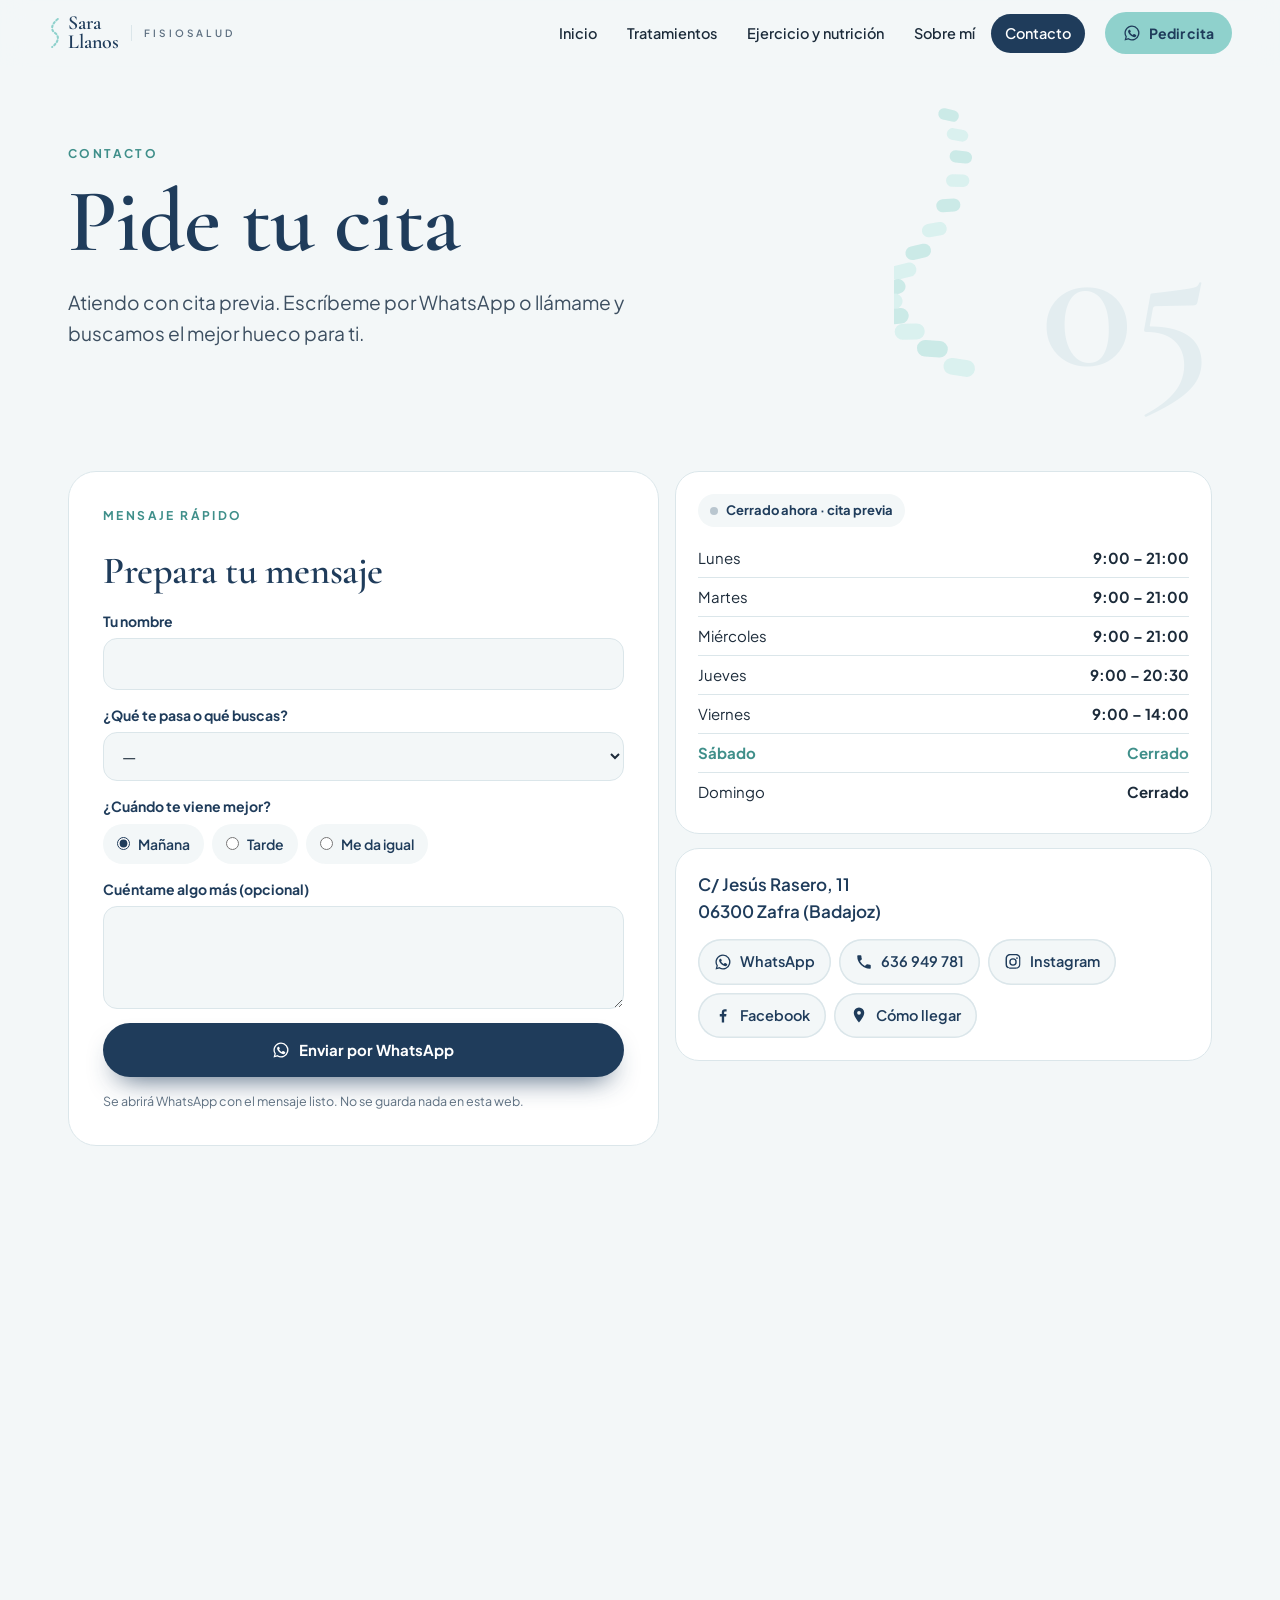
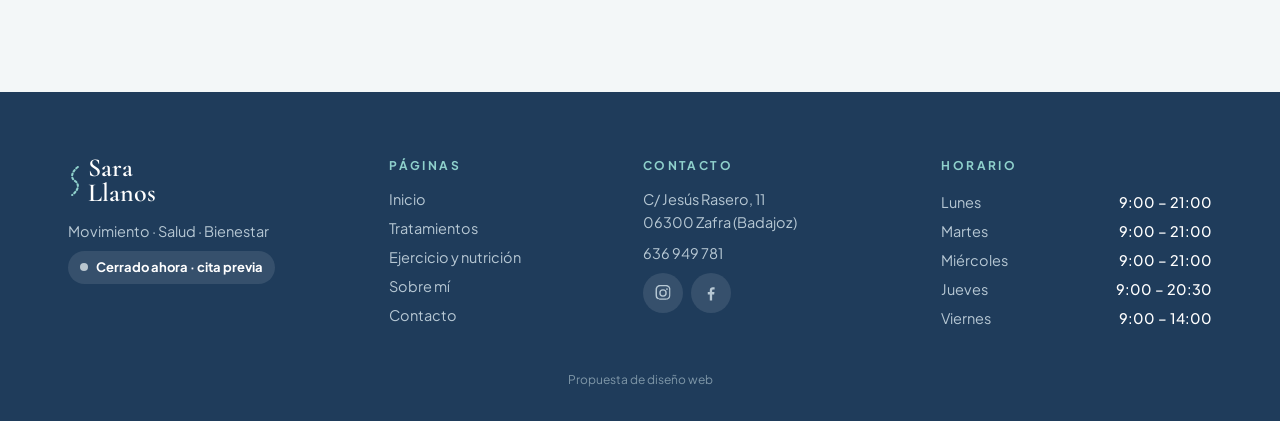
==== contacto.html @ abfbc1de "Web de prueba Fisiosalud Sara Llanos (Zafra) Co-Authored-By: Claude Opus 5.5 <noreply@anthropic.com>" ====
<!doctype html>
<html lang="es">
<head>
<meta charset="utf-8">
<meta name="viewport" content="width=device-width,initial-scale=1">
<title>Contacto · Fisiosalud Sara Llanos</title>
<meta name="description" content="Pide cita en Fisiosalud Sara Llanos, C/ Jesús Rasero 11, Zafra. Teléfono y WhatsApp 636 949 781.">
<meta name="theme-color" content="#f4f8f9">
<link rel="preconnect" href="https://fonts.googleapis.com"><link rel="preconnect" href="https://fonts.gstatic.com" crossorigin>
<link href="https://fonts.googleapis.com/css2?family=Cormorant+Garamond:ital,wght@0,500;0,600;1,500&family=Plus+Jakarta+Sans:wght@300..700&display=swap" rel="stylesheet">
<link rel="stylesheet" href="styles.css?v=1793373083">
</head>
<body><header class="top">
 <a class="brand" href="index.html?v=1793373083" aria-label="Fisiosalud Sara Llanos"><span class="logo"><svg viewBox="0 0 20 44" aria-hidden="true"><path d="M14 2C4 10 4 18 10 22s6 12-4 20"/></svg><span>Sara<br>Llanos</span></span><small>Fisiosalud</small></a>
 <nav class="nav"><a href="index.html?v=1793373083">Inicio</a><a href="tratamientos.html?v=1793373083">Tratamientos</a><a href="ejercicio.html?v=1793373083">Ejercicio y nutrición</a><a href="sobre-mi.html?v=1793373083">Sobre mí</a><a href="contacto.html?v=1793373083" class=on aria-current=page>Contacto</a></nav>
 <a class="hcta" href="https://wa.me/34636949781" target="_blank" rel="noopener"><svg viewBox="0 0 24 24"><path d="M12 2a10 10 0 0 0-8.6 15.1L2 22l5-1.3A10 10 0 1 0 12 2zm0 18.2c-1.5 0-3-.4-4.3-1.2l-.3-.2-3 .8.8-2.9-.2-.3A8.2 8.2 0 1 1 12 20.2zm4.5-6.1c-.2-.1-1.5-.7-1.7-.8-.2-.1-.4-.1-.6.1l-.8 1c-.1.2-.3.2-.5.1a6.7 6.7 0 0 1-3.3-2.9c-.3-.4.2-.4.7-1.4.1-.2 0-.3 0-.4l-.8-1.8c-.2-.5-.4-.4-.6-.4h-.5a1 1 0 0 0-.7.3c-.2.3-.9.9-.9 2.2s1 2.6 1.1 2.7c.1.2 1.9 2.9 4.6 4 1.7.7 2.4.8 3.2.7.5-.1 1.5-.6 1.8-1.2.2-.6.2-1.1.1-1.2l-.5-.3z"/></svg><span>Pedir cita</span></a>
 <button class="burger" aria-label="Menú" aria-expanded="false"><i></i><i></i></button>
</header>
<div class="mmenu" aria-hidden="true"><nav><a href="index.html?v=1793373083"><small>01</small>Inicio</a><a href="tratamientos.html?v=1793373083"><small>02</small>Tratamientos</a><a href="ejercicio.html?v=1793373083"><small>03</small>Ejercicio y nutrición</a><a href="sobre-mi.html?v=1793373083"><small>04</small>Sobre mí</a><a href="contacto.html?v=1793373083" class=on><small>05</small>Contacto</a></nav><div class="mfoot"><a href="https://wa.me/34636949781" target="_blank" rel="noopener"><svg viewBox="0 0 24 24"><path d="M12 2a10 10 0 0 0-8.6 15.1L2 22l5-1.3A10 10 0 1 0 12 2zm0 18.2c-1.5 0-3-.4-4.3-1.2l-.3-.2-3 .8.8-2.9-.2-.3A8.2 8.2 0 1 1 12 20.2zm4.5-6.1c-.2-.1-1.5-.7-1.7-.8-.2-.1-.4-.1-.6.1l-.8 1c-.1.2-.3.2-.5.1a6.7 6.7 0 0 1-3.3-2.9c-.3-.4.2-.4.7-1.4.1-.2 0-.3 0-.4l-.8-1.8c-.2-.5-.4-.4-.6-.4h-.5a1 1 0 0 0-.7.3c-.2.3-.9.9-.9 2.2s1 2.6 1.1 2.7c.1.2 1.9 2.9 4.6 4 1.7.7 2.4.8 3.2.7.5-.1 1.5-.6 1.8-1.2.2-.6.2-1.1.1-1.2l-.5-.3z"/></svg>WhatsApp</a><a href="tel:+34636949781"><svg viewBox="0 0 24 24"><path d="M6.6 10.8a15.1 15.1 0 0 0 6.6 6.6l2.2-2.2c.3-.3.7-.4 1-.2 1.1.4 2.3.6 3.6.6.6 0 1 .4 1 1V20c0 .6-.4 1-1 1A17 17 0 0 1 3 4c0-.6.4-1 1-1h3.5c.6 0 1 .4 1 1 0 1.3.2 2.5.6 3.6.1.3 0 .7-.2 1l-2.3 2.2z"/></svg>636 949 781</a></div></div>
<main class="page"><section class="banner"><div class="bw"><p class="kick">Contacto</p><h1>Pide tu cita</h1><p class="lead">Atiendo con cita previa. Escríbeme por WhatsApp o llámame y buscamos el mejor hueco para ti.</p></div><span class="bnum">05</span><svg class="bspine" viewBox="0 0 90 300" aria-hidden="true"><rect class="vb" style="--i:0" x="41.4" y="13.9" width="22.3" height="12.2" rx="6.1" transform="rotate(13.2 52.5 20.0)"/><rect class="vb" style="--i:1" x="48.2" y="33.7" width="23.2" height="12.6" rx="6.3" transform="rotate(10.4 59.8 40.0)"/><rect class="vb" style="--i:2" x="52.8" y="53.5" width="24.1" height="13.1" rx="6.5" transform="rotate(6.1 64.8 60.0)"/><rect class="vb" style="--i:3" x="54.5" y="73.2" width="25.0" height="13.5" rx="6.8" transform="rotate(0.9 67.0 80.0)"/><rect class="vb" style="--i:4" x="52.9" y="93.0" width="25.9" height="13.9" rx="7.0" transform="rotate(-4.5 65.8 100.0)"/><rect class="vb" style="--i:5" x="48.2" y="112.8" width="26.8" height="14.4" rx="7.2" transform="rotate(-9.2 61.6 120.0)"/><rect class="vb" style="--i:6" x="41.1" y="132.6" width="27.7" height="14.8" rx="7.4" transform="rotate(-12.5 55.0 140.0)"/><rect class="vb" style="--i:7" x="32.6" y="152.3" width="28.6" height="15.3" rx="7.6" transform="rotate(-13.9 46.9 160.0)"/><rect class="vb" style="--i:8" x="23.7" y="172.1" width="29.5" height="15.8" rx="7.9" transform="rotate(-13.4 38.5 180.0)"/><rect class="vb" style="--i:9" x="15.8" y="191.9" width="30.4" height="16.2" rx="8.1" transform="rotate(-10.8 31.0 200.0)"/><rect class="vb" style="--i:10" x="10.0" y="211.7" width="31.3" height="16.6" rx="8.3" transform="rotate(-6.7 25.6 220.0)"/><rect class="vb" style="--i:11" x="7.0" y="231.4" width="32.2" height="17.1" rx="8.6" transform="rotate(-1.5 23.1 240.0)"/><rect class="vb" style="--i:12" x="7.3" y="251.2" width="33.1" height="17.6" rx="8.8" transform="rotate(3.8 23.8 260.0)"/><rect class="vb" style="--i:13" x="10.7" y="271.0" width="34.0" height="18.0" rx="9.0" transform="rotate(8.6 27.7 280.0)"/></svg></section>
<section class="sec cgrid">
 <form class="wform rv" autocomplete="off">
  <p class="kick">Mensaje rápido</p><h2>Prepara tu mensaje</h2>
  <label>Tu nombre<input name="n" maxlength="40"></label>
  <label>¿Qué te pasa o qué buscas?<select name="s"><option value="">—</option><option>Dolor musculoesquelético</option><option>Cervicalgia</option><option>Lumbalgia</option><option>Artrosis</option><option>Esguinces y readaptación</option><option>Bruxismo</option><option>Terapia manual</option><option>Punción seca</option><option>Diatermia</option><option>Ejercicio terapéutico</option><option>Estilo de vida</option><option>Nutrición</option><option>Pilates</option></select></label>
  <fieldset><legend>¿Cuándo te viene mejor?</legend><label class="rd"><input type="radio" name="t" value="por la mañana" checked>Mañana</label><label class="rd"><input type="radio" name="t" value="por la tarde">Tarde</label><label class="rd"><input type="radio" name="t" value="cuando sea">Me da igual</label></fieldset>
  <label>Cuéntame algo más (opcional)<textarea name="m" rows="3" maxlength="300"></textarea></label>
  <button class="btn wa" type="submit"><svg viewBox="0 0 24 24"><path d="M12 2a10 10 0 0 0-8.6 15.1L2 22l5-1.3A10 10 0 1 0 12 2zm0 18.2c-1.5 0-3-.4-4.3-1.2l-.3-.2-3 .8.8-2.9-.2-.3A8.2 8.2 0 1 1 12 20.2zm4.5-6.1c-.2-.1-1.5-.7-1.7-.8-.2-.1-.4-.1-.6.1l-.8 1c-.1.2-.3.2-.5.1a6.7 6.7 0 0 1-3.3-2.9c-.3-.4.2-.4.7-1.4.1-.2 0-.3 0-.4l-.8-1.8c-.2-.5-.4-.4-.6-.4h-.5a1 1 0 0 0-.7.3c-.2.3-.9.9-.9 2.2s1 2.6 1.1 2.7c.1.2 1.9 2.9 4.6 4 1.7.7 2.4.8 3.2.7.5-.1 1.5-.6 1.8-1.2.2-.6.2-1.1.1-1.2l-.5-.3z"/></svg>Enviar por WhatsApp</button>
  <p class="fnote">Se abrirá WhatsApp con el mensaje listo. No se guarda nada en esta web.</p>
 </form>
 <div class="cinfo">
  <div class="card rv"><span class="open big" data-open></span><ul class="hours"><li data-d="1"><span>Lunes</span><b>9:00 – 21:00</b></li><li data-d="2"><span>Martes</span><b>9:00 – 21:00</b></li><li data-d="3"><span>Miércoles</span><b>9:00 – 21:00</b></li><li data-d="4"><span>Jueves</span><b>9:00 – 20:30</b></li><li data-d="5"><span>Viernes</span><b>9:00 – 14:00</b></li><li data-d="6"><span>Sábado</span><b>Cerrado</b></li><li data-d="0"><span>Domingo</span><b>Cerrado</b></li></ul></div>
  <div class="card rv"><address>C/ Jesús Rasero, 11<br>06300 Zafra (Badajoz)</address>
   <div class="links"><a class="ln wa" href="https://wa.me/34636949781" target="_blank" rel="noopener"><svg viewBox="0 0 24 24"><path d="M12 2a10 10 0 0 0-8.6 15.1L2 22l5-1.3A10 10 0 1 0 12 2zm0 18.2c-1.5 0-3-.4-4.3-1.2l-.3-.2-3 .8.8-2.9-.2-.3A8.2 8.2 0 1 1 12 20.2zm4.5-6.1c-.2-.1-1.5-.7-1.7-.8-.2-.1-.4-.1-.6.1l-.8 1c-.1.2-.3.2-.5.1a6.7 6.7 0 0 1-3.3-2.9c-.3-.4.2-.4.7-1.4.1-.2 0-.3 0-.4l-.8-1.8c-.2-.5-.4-.4-.6-.4h-.5a1 1 0 0 0-.7.3c-.2.3-.9.9-.9 2.2s1 2.6 1.1 2.7c.1.2 1.9 2.9 4.6 4 1.7.7 2.4.8 3.2.7.5-.1 1.5-.6 1.8-1.2.2-.6.2-1.1.1-1.2l-.5-.3z"/></svg>WhatsApp</a><a class="ln tel" href="tel:+34636949781"><svg viewBox="0 0 24 24"><path d="M6.6 10.8a15.1 15.1 0 0 0 6.6 6.6l2.2-2.2c.3-.3.7-.4 1-.2 1.1.4 2.3.6 3.6.6.6 0 1 .4 1 1V20c0 .6-.4 1-1 1A17 17 0 0 1 3 4c0-.6.4-1 1-1h3.5c.6 0 1 .4 1 1 0 1.3.2 2.5.6 3.6.1.3 0 .7-.2 1l-2.3 2.2z"/></svg>636 949 781</a><a class="ln ig" href="https://www.instagram.com/sllanoscerrato/" target="_blank" rel="noopener"><svg viewBox="0 0 24 24"><path d="M12 7a5 5 0 1 0 0 10 5 5 0 0 0 0-10zm0 8.2a3.2 3.2 0 1 1 0-6.4 3.2 3.2 0 0 1 0 6.4zM17.3 5.5a1.2 1.2 0 1 0 0 2.4 1.2 1.2 0 0 0 0-2.4zM21.9 7.2c-.1-1.6-.4-3-1.6-4.2S17.6 1.5 16 1.4C14.3 1.3 9.7 1.3 8 1.4c-1.6.1-3 .4-4.2 1.6S2.2 5.6 2.1 7.2C2 8.9 2 13.5 2.1 15.2c.1 1.6.4 3 1.6 4.2s2.6 1.5 4.2 1.6c1.7.1 6.3.1 8 0 1.6-.1 3-.4 4.2-1.6s1.5-2.6 1.6-4.2c.1-1.7.1-6.3 0-8zm-2.1 9.9a3.3 3.3 0 0 1-1.8 1.8c-1.3.5-4.3.4-5.9.4s-4.6.1-5.9-.4a3.3 3.3 0 0 1-1.8-1.8c-.5-1.3-.4-4.3-.4-5.9s-.1-4.6.4-5.9A3.3 3.3 0 0 1 6.2 3.5c1.3-.5 4.3-.4 5.9-.4s4.6-.1 5.9.4a3.3 3.3 0 0 1 1.8 1.8c.5 1.3.4 4.3.4 5.9s.1 4.6-.4 5.9z"/></svg>Instagram</a><a class="ln fb" href="https://www.facebook.com/1641052152825015" target="_blank" rel="noopener"><svg viewBox="0 0 24 24"><path d="M13.5 22v-8h2.7l.4-3.2h-3.1V8.8c0-.9.3-1.5 1.6-1.5h1.7V4.4c-.3 0-1.3-.1-2.4-.1-2.4 0-4 1.5-4 4.1v2.4H7.7V14h2.7v8h3.1z"/></svg>Facebook</a><a class="ln map" href="https://www.google.com/maps/place/?q=place_id:ChIJExtbWk5VEQ0Rj_UMYLas8EI" target="_blank" rel="noopener"><svg viewBox="0 0 24 24"><path d="M12 2a7 7 0 0 0-7 7c0 5.2 7 13 7 13s7-7.8 7-13a7 7 0 0 0-7-7zm0 9.5A2.5 2.5 0 1 1 12 6.5a2.5 2.5 0 0 1 0 5z"/></svg>Cómo llegar</a></div></div>
 </div>
</section>
<section class="sec mapfull rv"><iframe title="Mapa" loading="lazy" src="https://www.google.com/maps?q=Fisiosalud+Zafra+Sara+Llanos,+Calle+Jesus+Rasero+11,+Zafra&output=embed"></iframe></section>
</main>
<footer class="foot">
 <div class="fw">
  <div class="fbrand"><span class="logo"><svg viewBox="0 0 20 44" aria-hidden="true"><path d="M14 2C4 10 4 18 10 22s6 12-4 20"/></svg><span>Sara<br>Llanos</span></span><p>Movimiento · Salud · Bienestar</p><span class="open" data-open></span></div>
  <div><h4>Páginas</h4><div class="flinks"><a href="index.html?v=1793373083">Inicio</a><a href="tratamientos.html?v=1793373083">Tratamientos</a><a href="ejercicio.html?v=1793373083">Ejercicio y nutrición</a><a href="sobre-mi.html?v=1793373083">Sobre mí</a><a href="contacto.html?v=1793373083">Contacto</a></div></div>
  <div><h4>Contacto</h4><p>C/ Jesús Rasero, 11<br>06300 Zafra (Badajoz)</p><p><a href="tel:+34636949781">636 949 781</a></p><div class="soc"><a href="https://www.instagram.com/sllanoscerrato/" target="_blank" rel="noopener" aria-label="Instagram" class="s-ig"><svg viewBox="0 0 24 24"><path d="M12 7a5 5 0 1 0 0 10 5 5 0 0 0 0-10zm0 8.2a3.2 3.2 0 1 1 0-6.4 3.2 3.2 0 0 1 0 6.4zM17.3 5.5a1.2 1.2 0 1 0 0 2.4 1.2 1.2 0 0 0 0-2.4zM21.9 7.2c-.1-1.6-.4-3-1.6-4.2S17.6 1.5 16 1.4C14.3 1.3 9.7 1.3 8 1.4c-1.6.1-3 .4-4.2 1.6S2.2 5.6 2.1 7.2C2 8.9 2 13.5 2.1 15.2c.1 1.6.4 3 1.6 4.2s2.6 1.5 4.2 1.6c1.7.1 6.3.1 8 0 1.6-.1 3-.4 4.2-1.6s1.5-2.6 1.6-4.2c.1-1.7.1-6.3 0-8zm-2.1 9.9a3.3 3.3 0 0 1-1.8 1.8c-1.3.5-4.3.4-5.9.4s-4.6.1-5.9-.4a3.3 3.3 0 0 1-1.8-1.8c-.5-1.3-.4-4.3-.4-5.9s-.1-4.6.4-5.9A3.3 3.3 0 0 1 6.2 3.5c1.3-.5 4.3-.4 5.9-.4s4.6-.1 5.9.4a3.3 3.3 0 0 1 1.8 1.8c.5 1.3.4 4.3.4 5.9s.1 4.6-.4 5.9z"/></svg></a><a href="https://www.facebook.com/1641052152825015" target="_blank" rel="noopener" aria-label="Facebook" class="s-fb"><svg viewBox="0 0 24 24"><path d="M13.5 22v-8h2.7l.4-3.2h-3.1V8.8c0-.9.3-1.5 1.6-1.5h1.7V4.4c-.3 0-1.3-.1-2.4-.1-2.4 0-4 1.5-4 4.1v2.4H7.7V14h2.7v8h3.1z"/></svg></a></div></div>
  <div><h4>Horario</h4><ul class="fh"><li><span>Lunes</span><b>9:00 – 21:00</b></li><li><span>Martes</span><b>9:00 – 21:00</b></li><li><span>Miércoles</span><b>9:00 – 21:00</b></li><li><span>Jueves</span><b>9:00 – 20:30</b></li><li><span>Viernes</span><b>9:00 – 14:00</b></li></ul></div>
 </div>
 <p class="prop">Propuesta de diseño web</p>
</footer>
<script>window.FZ_HOURS=[["9:00", "21:00"], ["9:00", "21:00"], ["9:00", "21:00"], ["9:00", "20:30"], ["9:00", "14:00"], [null, null], [null, null]];window.FZ_WA="https://wa.me/34636949781";</script>
<script src="script.js?v=1793373083"></script>
</body>
</html>
---- styles.css ----
:root{--navy:#1f3c5b;--navy2:#2b4f74;--aqua:#8fd1cc;--aqua2:#d7f0ee;--ice:#f3f7f8;--card:#fff;--ink:#1c2b3a;--mut:#5d6f80;--line:#dbe6ea;--r:20px;--ease:cubic-bezier(.2,.7,.2,1)}
*{box-sizing:border-box;margin:0;padding:0}
html{scroll-behavior:smooth;scroll-padding-top:86px}
body{font-family:"Plus Jakarta Sans",system-ui,sans-serif;background:var(--ice);color:var(--ink);line-height:1.6;font-size:16.5px;-webkit-font-smoothing:antialiased;overflow-x:hidden}
img{display:block;max-width:100%}
a{color:inherit;text-decoration:none}
button{font:inherit;color:inherit}
h1,h2,h3{line-height:1.05;text-wrap:balance}
h1,h2{font-family:"Cormorant Garamond",serif;font-weight:600;color:var(--navy);letter-spacing:-.01em}
h2{font-size:clamp(34px,4.4vw,54px)}
h1 em,h2 em{font-style:italic;font-weight:500;color:var(--navy2)}
h3{font-size:19px;font-weight:700;color:var(--navy)}
.kick{font-size:12px;font-weight:700;letter-spacing:.2em;text-transform:uppercase;color:#3f8f8a;margin-bottom:12px}
.lead{font-size:clamp(17px,1.5vw,19.5px);color:#3d4f61;max-width:42ch}
svg{width:18px;height:18px;fill:currentColor;flex:none}
.st{color:#e2a93b;letter-spacing:1px}

/* logo */
.logo{display:inline-flex;align-items:center;gap:6px;font-family:"Cormorant Garamond",serif;font-weight:600;line-height:.95;font-size:20px;color:var(--navy)}
.logo svg{width:14px;height:32px;fill:none;stroke:var(--aqua);stroke-width:3;stroke-linecap:round;stroke-dasharray:2.5 3.5}

/* header */
.top{position:sticky;top:0;z-index:40;display:flex;align-items:center;gap:20px;padding:12px clamp(16px,4vw,48px);background:rgba(243,247,248,.86);backdrop-filter:blur(12px);-webkit-backdrop-filter:blur(12px);border-bottom:1px solid transparent;transition:border-color .3s,box-shadow .3s}
.top.sc{border-color:var(--line);box-shadow:0 8px 30px -22px rgba(31,60,91,.5)}
.brand{display:flex;align-items:center;gap:12px;position:relative;z-index:2}
.brand small{font-size:10px;letter-spacing:.32em;text-transform:uppercase;color:var(--mut);font-weight:600;padding-left:12px;border-left:1px solid var(--line)}
.nav{display:flex;gap:2px;margin-left:auto;font-size:14.5px;font-weight:550}
.nav a{padding:8px 14px;border-radius:99px;position:relative;transition:color .25s,background .25s}
.nav a:hover{background:#fff}
.nav a.on{background:var(--navy);color:#fff}
.hcta{display:inline-flex;align-items:center;gap:8px;padding:10px 18px;border-radius:99px;background:var(--aqua);color:var(--navy);font-weight:700;font-size:14px;transition:background .25s,color .25s}
.hcta:hover{background:#25D366;color:#fff}
.burger{display:none;width:44px;height:44px;border:0;border-radius:50%;background:var(--navy);cursor:pointer;position:relative;z-index:2;flex:none;margin-left:auto}
.burger i{position:absolute;left:13px;right:13px;height:1.5px;background:#fff;transition:transform .35s var(--ease),top .35s var(--ease)}
.burger i:first-child{top:18px}.burger i:last-child{top:25px}
.menu-open .burger i:first-child{top:21.5px;transform:rotate(45deg)}
.menu-open .burger i:last-child{top:21.5px;transform:rotate(-45deg)}
.mmenu{position:fixed;inset:0;z-index:35;background:var(--navy);color:#fff;display:flex;flex-direction:column;justify-content:center;padding:90px 28px 40px;clip-path:circle(0 at calc(100% - 38px) 34px);transition:clip-path .6s var(--ease);visibility:hidden}
.menu-open .mmenu{clip-path:circle(150% at calc(100% - 38px) 34px);visibility:visible}
.mmenu nav{display:flex;flex-direction:column;gap:4px}
.mmenu nav a{font-family:"Cormorant Garamond",serif;font-weight:600;font-size:42px;line-height:1.15;display:flex;align-items:baseline;gap:14px;opacity:0;transform:translateY(14px);transition:opacity .4s,transform .4s}
.mmenu nav a small{font-family:"Plus Jakarta Sans";font-size:12px;letter-spacing:.2em;color:var(--aqua)}
.mmenu nav a.on{color:var(--aqua)}
.menu-open .mmenu nav a{opacity:1;transform:none}
.menu-open .mmenu nav a:nth-child(2){transition-delay:.06s}.menu-open .mmenu nav a:nth-child(3){transition-delay:.12s}.menu-open .mmenu nav a:nth-child(4){transition-delay:.18s}.menu-open .mmenu nav a:nth-child(5){transition-delay:.24s}
.mfoot{display:flex;gap:10px;margin-top:40px;flex-wrap:wrap}
.mfoot a{display:inline-flex;align-items:center;gap:8px;padding:12px 18px;border-radius:99px;background:rgba(255,255,255,.12);font-weight:600}
.menu-open{overflow:hidden}
.menu-open .top{background:transparent;backdrop-filter:none;border-color:transparent;box-shadow:none}
.menu-open .logo{color:#fff}.menu-open .brand small{color:var(--aqua);border-color:rgba(255,255,255,.2)}

.page{animation:pin .7s var(--ease) both}
@keyframes pin{from{opacity:0;transform:translateY(10px)}to{opacity:1;transform:none}}
body.leaving .page{opacity:0;transform:translateY(-8px);transition:opacity .25s,transform .25s}

/* buttons */
.cta{display:flex;flex-wrap:wrap;gap:10px}
.btn{display:inline-flex;align-items:center;justify-content:center;gap:9px;padding:15px 24px;border-radius:99px;font-weight:700;font-size:15px;border:0;cursor:pointer;transition:background .3s,color .3s,box-shadow .3s,transform .15s}
.btn:active{transform:scale(.97)}
.btn.wa{background:var(--navy);color:#fff;box-shadow:0 14px 28px -14px rgba(31,60,91,.9)}
.btn.wa:hover{background:#25D366;box-shadow:0 14px 28px -14px rgba(37,211,102,.9)}
.btn.ghost{background:#fff;color:var(--navy);box-shadow:inset 0 0 0 1.5px var(--line)}
.btn.ghost:hover{background:var(--aqua);box-shadow:none}
.btn.ghost svg{transition:transform .3s}.btn.ghost:hover svg{transform:translateX(3px)}
.more{display:inline-flex;align-items:center;gap:8px;font-weight:700;color:var(--navy);border-bottom:2px solid var(--aqua);padding-bottom:2px;transition:gap .3s}
.more:hover{gap:12px}

/* hero */
.hero{display:grid;grid-template-columns:1.1fr 1fr;gap:clamp(24px,5vw,72px);align-items:center;max-width:1240px;margin:0 auto;padding:clamp(30px,5vw,70px) clamp(16px,4vw,48px) clamp(40px,5vw,70px)}
.hero>*{min-width:0}
.hero h1{font-size:clamp(50px,7.4vw,104px);margin-bottom:22px;line-height:.98}
.hero h1 em{position:relative;color:var(--navy2)}
.hero h1 em::after{content:"";position:absolute;left:0;right:0;bottom:.08em;height:.14em;background:var(--aqua);opacity:.6;z-index:-1;border-radius:99px;transform-origin:left;animation:ul 1.1s 1s var(--ease) both}
@keyframes ul{from{transform:scaleX(0)}to{transform:scaleX(1)}}
.hero .lead{margin-bottom:28px}
.in1,.in2,.in3,.in4,.in5{animation:pin .9s var(--ease) both}
.in2{animation-delay:.08s}.in3{animation-delay:.16s}.in4{animation-delay:.24s}.in5{animation-delay:.32s}
.rating{display:inline-flex;align-items:center;gap:8px;margin-top:26px;font-size:14px;color:var(--mut)}
.rating b{font-family:"Cormorant Garamond";font-size:30px;color:var(--navy)}
.rating strong{color:var(--navy)}
.hr{position:relative;display:grid;place-items:center;padding:40px 0}
.hero{overflow-x:clip}
.disc{position:relative;width:min(100%,460px);aspect-ratio:1;border-radius:50%;background:radial-gradient(circle at 35% 30%,#2f5a84,var(--navy) 70%);display:grid;place-items:center;box-shadow:0 50px 80px -40px rgba(31,60,91,.7);animation:pin 1s .1s var(--ease) both;overflow:visible}
.spine{height:84%;width:auto;overflow:visible}
.vb{fill:var(--aqua);transform-box:fill-box;transform-origin:center;animation:align 1.6s var(--ease) both,breathe 5s ease-in-out infinite;animation-delay:calc(var(--i)*45ms + .3s),calc(var(--i)*120ms + 2.2s)}
.vb:nth-child(odd){fill:#bfe6e3}
@keyframes align{0%{opacity:0;translate:calc((var(--i) - 11)*3px + 30px) 0;rotate:25deg}60%{opacity:1}100%{opacity:1;translate:0 0;rotate:0deg}}
@keyframes breathe{0%,100%{translate:0 0}50%{translate:3px 0}}
.ring{position:absolute;inset:-14px;border-radius:50%;border:1.5px dashed rgba(143,209,204,.55);animation:spin 50s linear infinite}
.r2{inset:-34px;border-style:solid;border-color:rgba(31,60,91,.08);animation:none}
@keyframes spin{to{transform:rotate(360deg)}}
.tag{position:absolute;background:#fff;border-radius:18px;padding:12px 16px;box-shadow:0 18px 40px -20px rgba(31,60,91,.55);display:flex;flex-direction:column;line-height:1.2;animation:float 6s ease-in-out infinite,pin .9s .7s var(--ease) both}
.tag b{font-family:"Cormorant Garamond";font-size:24px;color:var(--navy)}
.tag span{font-size:13px;color:var(--mut)}
.t1{left:0;top:14%}.t2{right:0;bottom:12%;animation-delay:-3s,.9s;background:var(--aqua)}
.t2 span{color:var(--navy)}
@keyframes float{0%,100%{translate:0 0}50%{translate:0 -8px}}

.marq{background:var(--navy);color:#e3eef1;overflow:hidden;padding:16px 0;white-space:nowrap}
.mq{display:inline-flex;gap:24px;align-items:center;animation:mq 45s linear infinite;font-family:"Cormorant Garamond",serif;font-size:26px;font-weight:500;font-style:italic}
.mq i{width:9px;height:9px;border-radius:50%;background:var(--aqua);display:inline-block}
@keyframes mq{to{transform:translateX(-50%)}}

.sec{max-width:1240px;margin:0 auto;padding:clamp(64px,8vw,104px) clamp(16px,4vw,48px) 0}
.head{margin-bottom:34px}
.head.split{display:flex;justify-content:space-between;align-items:flex-end;gap:20px;flex-wrap:wrap}
.pils{display:grid;grid-template-columns:repeat(3,1fr);gap:16px}
.pil{background:#fff;border-radius:24px;padding:28px;border:1px solid var(--line);position:relative;overflow:hidden;transition:transform .4s var(--ease),box-shadow .4s}
.pil::after{content:"";position:absolute;right:-40px;bottom:-40px;width:120px;height:120px;border-radius:50%;background:var(--aqua2);transition:transform .5s var(--ease)}
.pil:hover{transform:translateY(-5px);box-shadow:0 26px 50px -30px rgba(31,60,91,.55)}
.pil:hover::after{transform:scale(1.5)}
.pn{font-family:"Cormorant Garamond";font-size:46px;color:var(--aqua);line-height:1;display:block;margin-bottom:12px;font-weight:600}
.pil h3{margin-bottom:8px;position:relative;z-index:1}.pil p{color:var(--mut);font-size:15.5px;position:relative;z-index:1}

.feat{display:grid;grid-template-columns:1fr 1.05fr;gap:clamp(28px,5vw,72px);align-items:center}
.fimg{border-radius:var(--r) 200px var(--r) var(--r);overflow:hidden;aspect-ratio:4/4.4;background:var(--aqua2)}
.fimg img{width:100%;height:100%;object-fit:cover;transition:transform 1.2s var(--ease)}
.fimg:hover img{transform:scale(1.05)}
.ftx h2{margin-bottom:18px}
.ftx p:not(.kick){color:#3d4f61;margin-bottom:24px;max-width:50ch;font-size:17px}

.tcs{display:grid;grid-template-columns:repeat(4,1fr);gap:10px}
.tc{display:flex;align-items:center;justify-content:space-between;gap:10px;background:#fff;border-radius:16px;padding:18px 20px;border:1px solid var(--line);font-weight:600;color:var(--navy);transition:background .3s,transform .3s var(--ease),color .3s}
.tc svg{color:var(--aqua);transition:transform .3s}
.tc:hover{background:var(--navy);color:#fff;transform:translateY(-3px)}
.tc:hover svg{transform:translateX(4px)}

.r3{display:grid;grid-template-columns:repeat(3,1fr);gap:14px}
.rev{background:#fff;border:1px solid var(--line);border-radius:var(--r);padding:24px;position:relative}
.rev::before{content:"“";position:absolute;right:16px;top:-14px;font-family:"Cormorant Garamond";font-size:100px;color:var(--aqua2);line-height:1}
.rev blockquote{font-size:15.5px;margin:10px 0 12px;color:#33475a;position:relative}
.rev figcaption{font-size:12px;color:var(--mut);font-weight:700;letter-spacing:.1em;text-transform:uppercase}

.ctaband{margin:clamp(64px,8vw,104px) clamp(16px,4vw,48px) 0}
.cbw{max-width:1144px;margin:0 auto;background:var(--navy);color:#dbe8ee;border-radius:32px;padding:clamp(30px,4vw,52px);display:flex;justify-content:space-between;align-items:center;gap:28px;flex-wrap:wrap;position:relative;overflow:hidden}
.cbw::before{content:"";position:absolute;width:320px;height:320px;border-radius:50%;border:40px solid rgba(143,209,204,.14);right:-90px;top:-150px}
.cbw .kick{color:var(--aqua)}
.cbw h2{color:#fff}.cbw h2 em{color:var(--aqua)}
.cbb{display:flex;gap:10px;flex-wrap:wrap;position:relative}
.cbw .btn.wa{background:var(--aqua);color:var(--navy)}
.cbw .btn.wa:hover{background:#25D366;color:#fff}
.cbw .btn.ghost{background:transparent;color:#fff;box-shadow:inset 0 0 0 1.5px rgba(255,255,255,.3)}
.cbw .btn.ghost:hover{background:#fff;color:var(--navy)}

/* banner */
.banner{position:relative;max-width:1240px;margin:0 auto;padding:clamp(40px,6vw,90px) clamp(16px,4vw,48px) clamp(10px,2vw,20px)}
.banner h1{font-size:clamp(48px,7vw,100px);margin-bottom:18px;animation:pin .9s .05s var(--ease) both;max-width:14ch}
.banner .kick{animation:pin .9s var(--ease) both}
.banner .lead{animation:pin .9s .15s var(--ease) both}
.bnum{position:absolute;right:clamp(16px,4vw,48px);bottom:-30px;font-family:"Cormorant Garamond";font-weight:600;font-size:clamp(100px,15vw,210px);line-height:1;color:#e3edf0;z-index:-1}
.bspine{position:absolute;right:clamp(140px,22vw,320px);top:40px;height:clamp(160px,22vw,280px);width:auto;opacity:.9;z-index:-1}
.bspine .vb{fill:var(--aqua2)}
.bspine .vb:nth-child(odd){fill:#c7e8e5}

/* body mapper */
.mapper{display:grid;grid-template-columns:.9fr 1.1fr;gap:clamp(24px,4vw,56px);align-items:center;background:#fff;border:1px solid var(--line);border-radius:32px;padding:clamp(24px,4vw,48px);margin-top:clamp(40px,5vw,64px)}
.bodyw{position:relative;max-width:300px;margin:0 auto;width:100%;aspect-ratio:1/2}
.body{width:100%;height:100%;fill:var(--aqua2);stroke:#b6dcd9;stroke-width:.6}
.hs{position:absolute;transform:translate(-50%,-50%);width:30px;height:30px;border:0;border-radius:50%;background:transparent;cursor:pointer;display:grid;place-items:center}
.hs i{width:14px;height:14px;border-radius:50%;background:var(--navy);box-shadow:0 0 0 0 rgba(31,60,91,.4);animation:ping 2.4s infinite;transition:background .25s,transform .25s}
.hs span{position:absolute;left:50%;bottom:120%;transform:translateX(-50%);background:var(--navy);color:#fff;font-size:12px;font-weight:600;padding:4px 9px;border-radius:8px;white-space:nowrap;opacity:0;pointer-events:none;transition:opacity .2s}
.hs:hover span,.hs.on span{opacity:1}
.hs.on i,.hs:hover i{background:#3f8f8a;transform:scale(1.25)}
@keyframes ping{0%{box-shadow:0 0 0 0 rgba(31,60,91,.35)}70%{box-shadow:0 0 0 12px rgba(31,60,91,0)}100%{box-shadow:0 0 0 0 rgba(31,60,91,0)}}
.zbs{display:flex;flex-wrap:wrap;gap:8px;margin-bottom:22px}
.zb{border:0;background:var(--ice);padding:10px 16px;border-radius:99px;font-weight:600;font-size:14px;color:var(--navy);cursor:pointer;transition:background .25s,color .25s,transform .15s}
.zb:hover{background:var(--aqua2)}.zb:active{transform:scale(.96)}
.zb.on{background:var(--navy);color:#fff}
.mout{min-height:220px}
.mph{color:var(--mut);font-size:15.5px;border:1.5px dashed var(--line);border-radius:18px;padding:22px}
.mcard{background:var(--ice);border-radius:18px;padding:16px 18px;margin-bottom:10px;animation:pin .5s var(--ease) both}
.mcard:nth-child(2){animation-delay:.08s}.mcard:nth-child(3){animation-delay:.16s}
.mcard b{display:block;color:var(--navy);font-size:16px;margin-bottom:4px}
.mcard p{font-size:14.5px;color:var(--mut)}
.mcard a{display:inline-flex;align-items:center;gap:6px;font-size:13.5px;font-weight:700;color:#3f8f8a;margin-top:6px}

.trs{display:grid;grid-template-columns:repeat(3,1fr);gap:14px}
.tr{background:#fff;border:1px solid var(--line);border-radius:24px;padding:26px;display:flex;flex-direction:column;transition:transform .4s var(--ease),box-shadow .4s,border-color .4s}
.tr:hover{transform:translateY(-4px);box-shadow:0 26px 50px -30px rgba(31,60,91,.5)}
.tr.hit{border-color:var(--aqua);box-shadow:0 0 0 4px rgba(143,209,204,.35)}
.trh{display:flex;align-items:baseline;gap:12px;margin-bottom:10px}
.trn{font-family:"Cormorant Garamond";font-size:24px;color:var(--aqua);font-weight:600}
.tr h2{font-size:clamp(26px,2.6vw,32px)}
.tr p{color:var(--mut);font-size:15.5px;flex:1}
.tags{list-style:none;display:flex;flex-wrap:wrap;gap:6px;margin:16px 0 18px}
.tags li{font-size:13px;padding:5px 11px;border-radius:99px;background:var(--aqua2);color:var(--navy);font-weight:600}
.tr-cta{display:inline-flex;align-items:center;gap:8px;font-weight:700;font-size:14px;color:var(--navy);align-self:flex-start;padding:9px 15px;border-radius:99px;box-shadow:inset 0 0 0 1.5px var(--line);transition:background .25s,color .25s,box-shadow .25s}
.tr-cta:hover{background:#25D366;color:#fff;box-shadow:none}

/* ejercicio */
.duo{display:grid;grid-template-columns:1fr 1fr;gap:16px}
.dcard{border-radius:28px;padding:clamp(26px,3vw,40px);position:relative;overflow:hidden}
.dcard.ex{background:var(--navy);color:#dbe8ee}
.dcard.ex h2{color:#fff}
.dcard.pil2{background:#fff;border:1px solid var(--line)}
.dk{display:inline-block;font-size:12px;font-weight:700;letter-spacing:.18em;text-transform:uppercase;padding:6px 12px;border-radius:99px;background:var(--aqua);color:var(--navy);margin-bottom:18px}
.dcard h2{margin-bottom:14px;font-size:clamp(30px,3.4vw,44px)}
.dcard p{margin-bottom:18px}
.ticks{list-style:none;display:flex;flex-direction:column;gap:10px}
.ticks li{padding-left:28px;position:relative}
.ticks li::before{content:"";position:absolute;left:0;top:.35em;width:16px;height:16px;border-radius:50%;background:var(--aqua)}
.ticks b{color:#fff}
.pills{display:flex;flex-wrap:wrap;gap:8px}
.pills span{padding:8px 14px;border-radius:99px;background:var(--ice);font-weight:600;font-size:14px;color:var(--navy);border:1px solid var(--line)}
.nut{display:grid;grid-template-columns:1.1fr .9fr;gap:clamp(24px,5vw,64px);align-items:center}
.ntx h2{margin-bottom:16px}.ntx p:not(.kick){color:#3d4f61;margin-bottom:20px}
.nq{border-left:3px solid var(--aqua);padding:6px 0 6px 18px;font-family:"Cormorant Garamond";font-size:24px;font-style:italic;color:var(--navy);line-height:1.3}
.nq cite{display:block;font-family:"Plus Jakarta Sans";font-style:normal;font-size:12.5px;color:var(--mut);margin-top:8px;font-weight:600}
.plate{position:relative;max-width:380px;margin:0 auto;width:100%}
.plate svg{width:100%;height:auto}
.p0{fill:#fff;stroke:var(--line);stroke-width:2}.p1{fill:var(--ice)}
.q{transform-origin:100px 100px;transform:scale(0);animation:none}
.plate.in .q{animation:pop .8s var(--ease) forwards}
.plate.in .q2{animation-delay:.12s}.plate.in .q3{animation-delay:.24s}.plate.in .q4{animation-delay:.36s}
@keyframes pop{to{transform:scale(1)}}
.q1{fill:#9fd7a6}.q2{fill:var(--aqua)}.q3{fill:#f2d48f}.q4{fill:#f3a9a0}
.pl{position:absolute;background:#fff;font-size:12.5px;font-weight:700;padding:5px 10px;border-radius:99px;color:var(--navy);box-shadow:0 8px 20px -10px rgba(31,60,91,.5)}
.pl.a{right:-4%;top:12%}.pl.b{right:-4%;bottom:14%}.pl.c{left:-4%;bottom:14%}.pl.d{left:-4%;top:12%}
.hgrid{display:grid;grid-template-columns:repeat(3,1fr);gap:14px}
.hb{background:#fff;border:1px solid var(--line);border-radius:22px;padding:24px}
.hb b{font-family:"Cormorant Garamond";font-size:30px;color:var(--navy);display:block;margin-bottom:6px}
.hb p{color:var(--mut);font-size:15.5px}

/* sobre */
.about{display:grid;grid-template-columns:1fr 1.1fr;gap:clamp(24px,5vw,64px);align-items:center}
.aq{background:var(--navy);color:#fff;border-radius:32px;padding:clamp(30px,4vw,52px)}
.qm{font-family:"Cormorant Garamond";font-size:150px;line-height:.6;color:var(--aqua);display:block;height:54px}
.aq p{font-family:"Cormorant Garamond";font-size:clamp(28px,3vw,38px);font-style:italic;line-height:1.2}
.sig{margin-top:24px;display:flex;flex-direction:column}.sig b{font-size:16px}.sig span{font-size:13px;color:var(--aqua)}
.atx h2{margin-bottom:16px}.atx p:not(.kick){color:#3d4f61;margin-bottom:16px}
.facts{list-style:none;display:grid;grid-template-columns:repeat(3,1fr);gap:10px;margin-top:20px}
.facts li{background:#fff;border:1px solid var(--line);border-radius:18px;padding:14px;font-size:13.5px;color:var(--mut)}
.facts b{display:block;font-family:"Cormorant Garamond";font-size:38px;color:var(--navy);line-height:1}
.gal{display:grid;grid-template-columns:1.4fr 1fr;grid-template-rows:240px 240px;gap:14px}
.gi{border:0;padding:0;border-radius:var(--r);overflow:hidden;position:relative;cursor:zoom-in;background:var(--aqua2)}
.gi img{width:100%;height:100%;object-fit:cover;transition:transform 1s var(--ease)}
.gi:hover img{transform:scale(1.06)}
.gi em{font-style:normal;position:absolute;left:12px;bottom:12px;background:rgba(255,255,255,.94);color:var(--navy);font-size:12.5px;font-weight:700;padding:5px 11px;border-radius:99px}
.g0{grid-row:span 2}
.lb{position:fixed;inset:0;z-index:60;background:rgba(18,32,48,.9);display:grid;place-items:center;padding:20px;opacity:0;visibility:hidden;transition:opacity .3s}
.lb.on{opacity:1;visibility:visible}
.lb img{max-width:min(92vw,1100px);max-height:86vh;border-radius:16px}
.lbx{position:absolute;top:16px;right:16px;width:46px;height:46px;border-radius:50%;border:0;background:#fff;color:var(--navy);font-size:26px;cursor:pointer}
.words{display:flex;flex-wrap:wrap;gap:6px 18px;justify-content:center;margin-bottom:28px}
.words span{font-family:"Cormorant Garamond";font-style:italic;font-size:clamp(28px,3.4vw,46px);color:var(--navy)}
.words span:nth-child(even){color:#3f8f8a}

/* contacto */
.cgrid{display:grid;grid-template-columns:1.1fr 1fr;gap:16px;align-items:start}
.wform{background:#fff;border:1px solid var(--line);border-radius:28px;padding:clamp(22px,3vw,34px);display:flex;flex-direction:column;gap:14px}
.wform h2{font-size:clamp(30px,3vw,40px);margin-bottom:4px}
.wform label{display:flex;flex-direction:column;gap:6px;font-size:14px;font-weight:700;color:var(--navy)}
.wform input,.wform select,.wform textarea{font:inherit;font-weight:400;font-size:16px;border:1.5px solid var(--line);border-radius:14px;padding:12px 14px;background:var(--ice);color:var(--ink);width:100%;transition:border-color .25s,background .25s}
.wform input:focus,.wform select:focus,.wform textarea:focus{outline:none;border-color:var(--aqua);background:#fff}
.wform fieldset{border:0;display:flex;gap:8px;flex-wrap:wrap}
.wform legend{font-size:14px;font-weight:700;color:var(--navy);margin-bottom:6px;width:100%}
.rd{flex-direction:row!important;align-items:center;gap:8px!important;background:var(--ice);padding:9px 14px;border-radius:99px;cursor:pointer;font-weight:600!important}
.rd input{width:auto;accent-color:var(--navy)}
.fnote{font-size:12.5px;color:var(--mut)}
.cinfo{display:flex;flex-direction:column;gap:14px}
.card{background:#fff;border:1px solid var(--line);border-radius:24px;padding:22px}
address{font-style:normal;font-weight:600;font-size:17px;margin-bottom:14px;color:var(--navy)}
.hours{list-style:none;margin-top:12px}
.hours li{display:flex;justify-content:space-between;padding:7px 0;border-bottom:1px solid var(--line);font-size:15px}
.hours li:last-child{border:0}
.hours li.today{color:#3f8f8a;font-weight:700}
.open{display:inline-flex;align-items:center;gap:8px;font-size:13px;font-weight:700;padding:6px 12px;border-radius:99px;background:var(--ice);color:var(--navy)}
.open::before{content:"";width:8px;height:8px;border-radius:50%;background:#b9c6cf}
.open.is-open::before{background:#2fbf71;box-shadow:0 0 0 4px rgba(47,191,113,.2);animation:pulse 2s infinite}
@keyframes pulse{50%{box-shadow:0 0 0 7px rgba(47,191,113,0)}}
.links{display:flex;flex-wrap:wrap;gap:8px}
.ln{display:inline-flex;align-items:center;gap:8px;padding:11px 16px;border-radius:99px;background:var(--ice);box-shadow:inset 0 0 0 1.5px var(--line);font-weight:600;font-size:14.5px;color:var(--navy);transition:background .25s,color .25s,box-shadow .25s}
.ln:hover{box-shadow:none;color:#fff}
.ln.wa:hover{background:#25D366}.ln.tel:hover{background:var(--navy)}.ln.fb:hover{background:#1877F2}
.ln.ig:hover{background:linear-gradient(45deg,#f09433,#e6683c,#dc2743,#cc2366,#bc1888)}
.ln.map:hover{background:#4285F4}
.mapfull{border-radius:28px;overflow:hidden;padding:0;margin-top:clamp(40px,5vw,64px);max-width:1144px}
.mapfull iframe{width:100%;min-height:380px;border:0;display:block}

/* footer */
.foot{background:var(--navy);color:#b7c8d4;margin-top:clamp(64px,8vw,104px);padding:clamp(40px,5vw,64px) clamp(16px,4vw,48px) 24px;font-size:14.5px}
.fw{max-width:1144px;margin:0 auto;display:grid;grid-template-columns:1.3fr 1fr 1.2fr 1.2fr;gap:28px}
.foot .logo{color:#fff;font-size:26px}
.fbrand p{margin:14px 0}
.foot h4{font-size:12px;letter-spacing:.2em;text-transform:uppercase;color:var(--aqua);margin-bottom:12px}
.flinks{display:flex;flex-direction:column;gap:6px}
.foot a:hover{color:#fff}
.foot p{margin-bottom:8px}
.fh{list-style:none}.fh li{display:flex;justify-content:space-between;gap:10px;padding:3px 0}.fh b{font-weight:500;color:#fff}
.foot .open{background:rgba(255,255,255,.1);color:#fff}
.soc{display:flex;gap:8px;margin-top:6px}
.soc a{width:40px;height:40px;border-radius:50%;display:grid;place-items:center;background:rgba(255,255,255,.1);transition:background .25s}
.soc .s-ig:hover{background:linear-gradient(45deg,#f09433,#dc2743,#bc1888)}.soc .s-fb:hover{background:#1877F2}
.prop{text-align:center;margin-top:36px;font-size:12px;color:#7f97a8}

.rv{opacity:0;transform:translateY(22px);transition:opacity .8s var(--ease),transform .8s var(--ease);transition-delay:var(--d,0ms)}
.rv.in{opacity:1;transform:none}
@media(prefers-reduced-motion:reduce){*,*::before,*::after{animation:none!important;transition:none!important}.rv{opacity:1;transform:none}.q{transform:none}html{scroll-behavior:auto}}

@media(max-width:1100px){.nav a{padding:8px 10px}}
@media(max-width:980px){
 .nav,.hcta{display:none}.burger{display:block}
 .hero{grid-template-columns:1fr}
 .hr{max-width:440px;margin:10px auto 0;width:100%}
 .disc{width:calc(100% - 76px)}
 .pils,.r3,.hgrid{grid-template-columns:1fr}
 .feat,.about,.nut,.cgrid,.duo,.mapper{grid-template-columns:1fr}
 .fimg{aspect-ratio:4/3.4}
 .tcs{grid-template-columns:1fr 1fr}
 .trs{grid-template-columns:1fr 1fr}
 .fw{grid-template-columns:1fr 1fr}
 .bspine{display:none}
}
@media(max-width:560px){
 body{font-size:16px}
 .brand small{display:none}
 .hero h1{font-size:clamp(46px,13vw,62px)}
 .tag{padding:9px 12px}.tag b{font-size:20px}
 .tcs,.trs{grid-template-columns:1fr}
 .gal{grid-template-columns:1fr 1fr;grid-template-rows:200px 160px}
 .g0{grid-row:auto;grid-column:span 2}
 .btn{flex:1 1 100%}
 .fw{grid-template-columns:1fr}
 .facts b{font-size:30px}
 .mmenu nav a{font-size:36px}
}
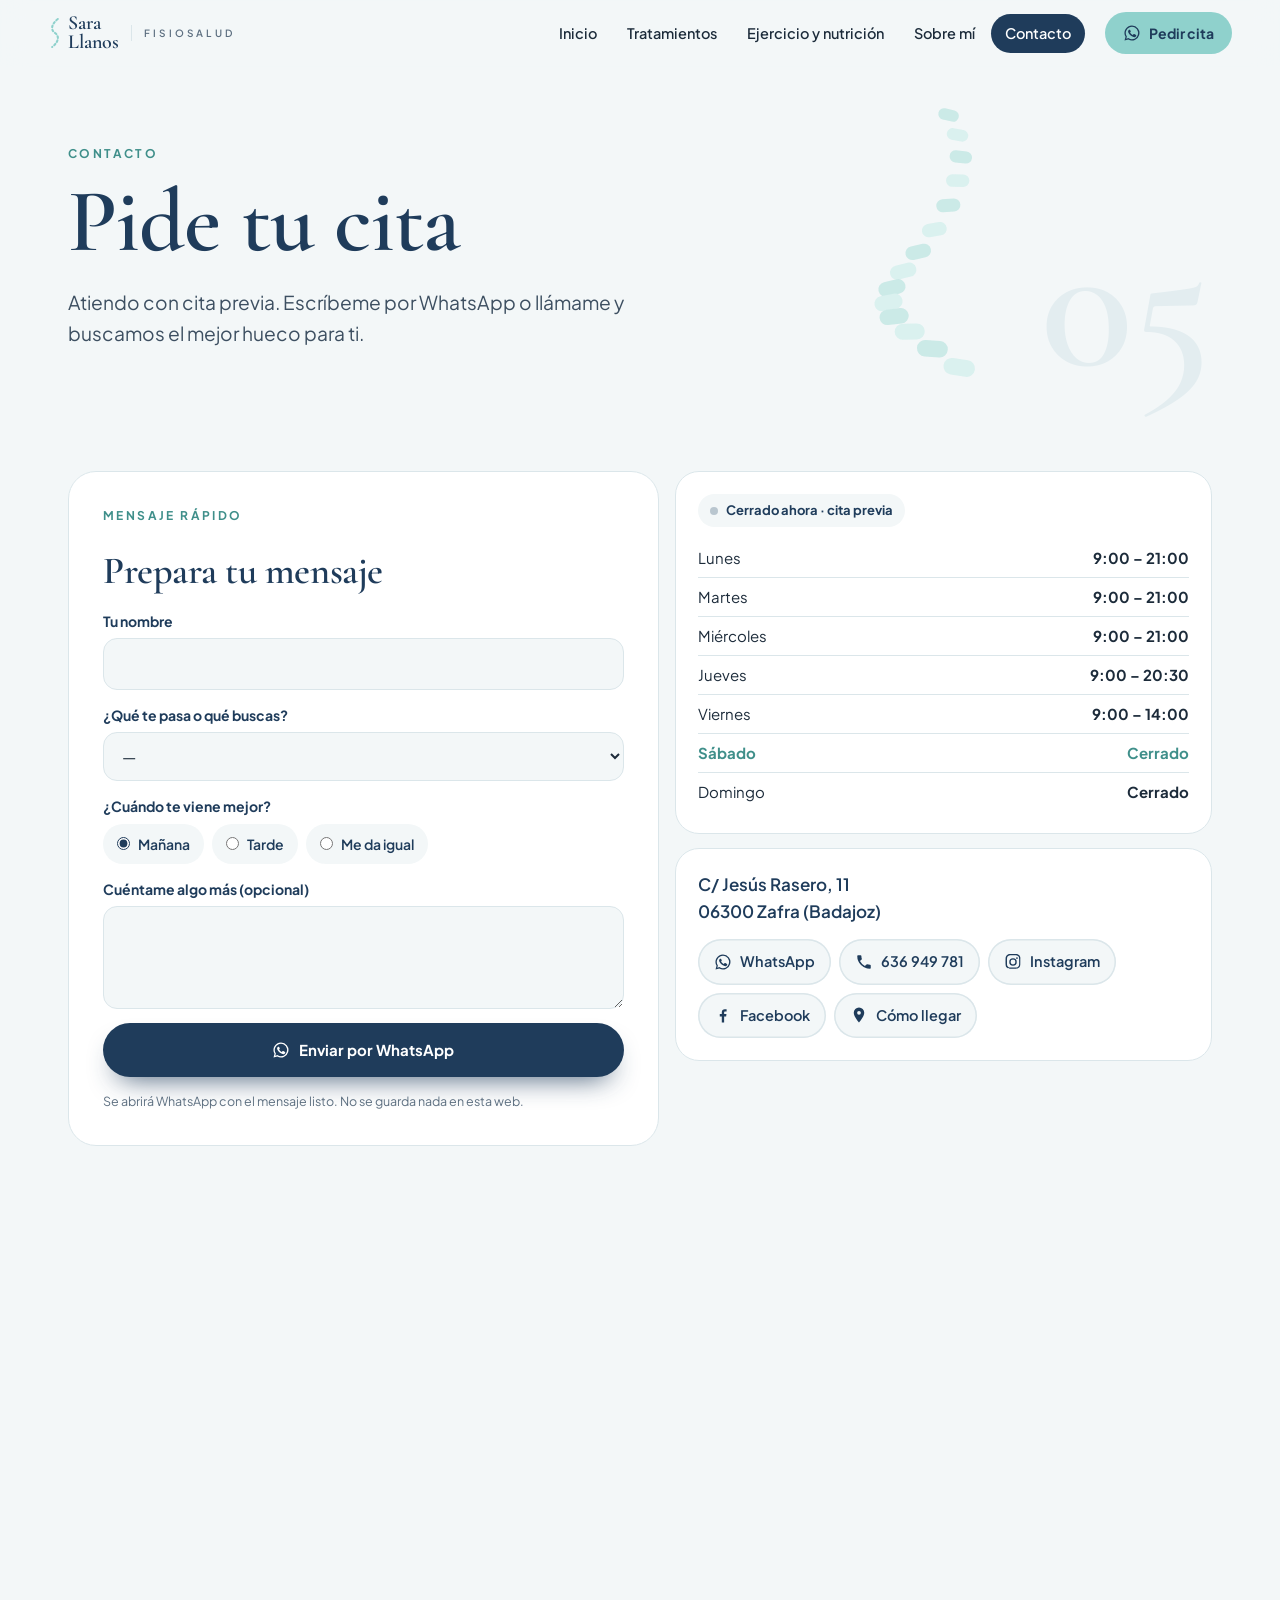
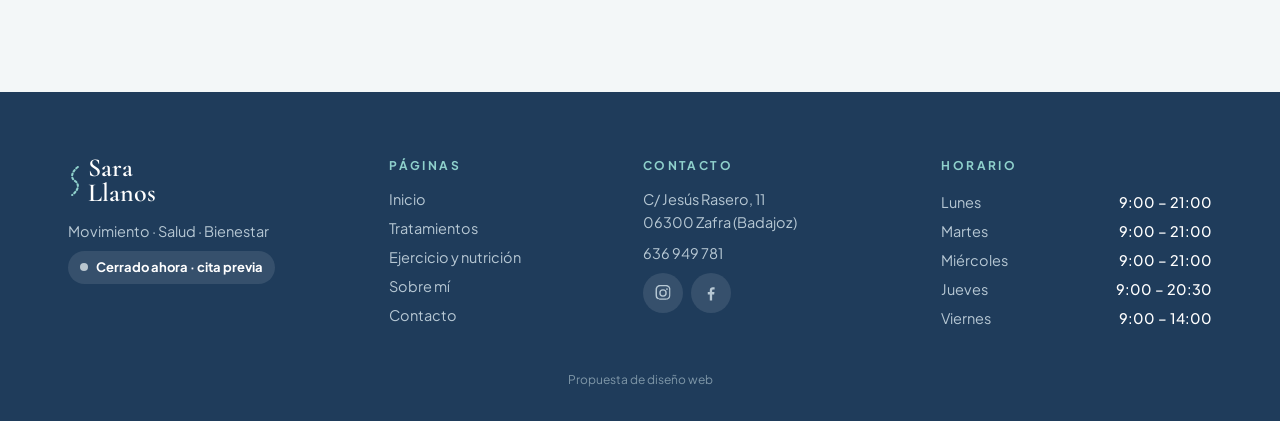
==== commit 501694f8: "Mapa del cuerpo alineado Co-Authored-By: Claude Opus 5.5 <noreply@anthropic.com> Claude-Session: htt" ====
--- a/contacto.html
+++ b/contacto.html
@@ -8,15 +8,15 @@
 <meta name="theme-color" content="#f4f8f9">
 <link rel="preconnect" href="https://fonts.googleapis.com"><link rel="preconnect" href="https://fonts.gstatic.com" crossorigin>
 <link href="https://fonts.googleapis.com/css2?family=Cormorant+Garamond:ital,wght@0,500;0,600;1,500&family=Plus+Jakarta+Sans:wght@300..700&display=swap" rel="stylesheet">
-<link rel="stylesheet" href="styles.css?v=1793373083">
+<link rel="stylesheet" href="styles.css?v=1793385549">
 </head>
 <body><header class="top">
- <a class="brand" href="index.html?v=1793373083" aria-label="Fisiosalud Sara Llanos"><span class="logo"><svg viewBox="0 0 20 44" aria-hidden="true"><path d="M14 2C4 10 4 18 10 22s6 12-4 20"/></svg><span>Sara<br>Llanos</span></span><small>Fisiosalud</small></a>
- <nav class="nav"><a href="index.html?v=1793373083">Inicio</a><a href="tratamientos.html?v=1793373083">Tratamientos</a><a href="ejercicio.html?v=1793373083">Ejercicio y nutrición</a><a href="sobre-mi.html?v=1793373083">Sobre mí</a><a href="contacto.html?v=1793373083" class=on aria-current=page>Contacto</a></nav>
+ <a class="brand" href="index.html?v=1793385549" aria-label="Fisiosalud Sara Llanos"><span class="logo"><svg viewBox="0 0 20 44" aria-hidden="true"><path d="M14 2C4 10 4 18 10 22s6 12-4 20"/></svg><span>Sara<br>Llanos</span></span><small>Fisiosalud</small></a>
+ <nav class="nav"><a href="index.html?v=1793385549">Inicio</a><a href="tratamientos.html?v=1793385549">Tratamientos</a><a href="ejercicio.html?v=1793385549">Ejercicio y nutrición</a><a href="sobre-mi.html?v=1793385549">Sobre mí</a><a href="contacto.html?v=1793385549" class=on aria-current=page>Contacto</a></nav>
  <a class="hcta" href="https://wa.me/34636949781" target="_blank" rel="noopener"><svg viewBox="0 0 24 24"><path d="M12 2a10 10 0 0 0-8.6 15.1L2 22l5-1.3A10 10 0 1 0 12 2zm0 18.2c-1.5 0-3-.4-4.3-1.2l-.3-.2-3 .8.8-2.9-.2-.3A8.2 8.2 0 1 1 12 20.2zm4.5-6.1c-.2-.1-1.5-.7-1.7-.8-.2-.1-.4-.1-.6.1l-.8 1c-.1.2-.3.2-.5.1a6.7 6.7 0 0 1-3.3-2.9c-.3-.4.2-.4.7-1.4.1-.2 0-.3 0-.4l-.8-1.8c-.2-.5-.4-.4-.6-.4h-.5a1 1 0 0 0-.7.3c-.2.3-.9.9-.9 2.2s1 2.6 1.1 2.7c.1.2 1.9 2.9 4.6 4 1.7.7 2.4.8 3.2.7.5-.1 1.5-.6 1.8-1.2.2-.6.2-1.1.1-1.2l-.5-.3z"/></svg><span>Pedir cita</span></a>
  <button class="burger" aria-label="Menú" aria-expanded="false"><i></i><i></i></button>
 </header>
-<div class="mmenu" aria-hidden="true"><nav><a href="index.html?v=1793373083"><small>01</small>Inicio</a><a href="tratamientos.html?v=1793373083"><small>02</small>Tratamientos</a><a href="ejercicio.html?v=1793373083"><small>03</small>Ejercicio y nutrición</a><a href="sobre-mi.html?v=1793373083"><small>04</small>Sobre mí</a><a href="contacto.html?v=1793373083" class=on><small>05</small>Contacto</a></nav><div class="mfoot"><a href="https://wa.me/34636949781" target="_blank" rel="noopener"><svg viewBox="0 0 24 24"><path d="M12 2a10 10 0 0 0-8.6 15.1L2 22l5-1.3A10 10 0 1 0 12 2zm0 18.2c-1.5 0-3-.4-4.3-1.2l-.3-.2-3 .8.8-2.9-.2-.3A8.2 8.2 0 1 1 12 20.2zm4.5-6.1c-.2-.1-1.5-.7-1.7-.8-.2-.1-.4-.1-.6.1l-.8 1c-.1.2-.3.2-.5.1a6.7 6.7 0 0 1-3.3-2.9c-.3-.4.2-.4.7-1.4.1-.2 0-.3 0-.4l-.8-1.8c-.2-.5-.4-.4-.6-.4h-.5a1 1 0 0 0-.7.3c-.2.3-.9.9-.9 2.2s1 2.6 1.1 2.7c.1.2 1.9 2.9 4.6 4 1.7.7 2.4.8 3.2.7.5-.1 1.5-.6 1.8-1.2.2-.6.2-1.1.1-1.2l-.5-.3z"/></svg>WhatsApp</a><a href="tel:+34636949781"><svg viewBox="0 0 24 24"><path d="M6.6 10.8a15.1 15.1 0 0 0 6.6 6.6l2.2-2.2c.3-.3.7-.4 1-.2 1.1.4 2.3.6 3.6.6.6 0 1 .4 1 1V20c0 .6-.4 1-1 1A17 17 0 0 1 3 4c0-.6.4-1 1-1h3.5c.6 0 1 .4 1 1 0 1.3.2 2.5.6 3.6.1.3 0 .7-.2 1l-2.3 2.2z"/></svg>636 949 781</a></div></div>
+<div class="mmenu" aria-hidden="true"><nav><a href="index.html?v=1793385549"><small>01</small>Inicio</a><a href="tratamientos.html?v=1793385549"><small>02</small>Tratamientos</a><a href="ejercicio.html?v=1793385549"><small>03</small>Ejercicio y nutrición</a><a href="sobre-mi.html?v=1793385549"><small>04</small>Sobre mí</a><a href="contacto.html?v=1793385549" class=on><small>05</small>Contacto</a></nav><div class="mfoot"><a href="https://wa.me/34636949781" target="_blank" rel="noopener"><svg viewBox="0 0 24 24"><path d="M12 2a10 10 0 0 0-8.6 15.1L2 22l5-1.3A10 10 0 1 0 12 2zm0 18.2c-1.5 0-3-.4-4.3-1.2l-.3-.2-3 .8.8-2.9-.2-.3A8.2 8.2 0 1 1 12 20.2zm4.5-6.1c-.2-.1-1.5-.7-1.7-.8-.2-.1-.4-.1-.6.1l-.8 1c-.1.2-.3.2-.5.1a6.7 6.7 0 0 1-3.3-2.9c-.3-.4.2-.4.7-1.4.1-.2 0-.3 0-.4l-.8-1.8c-.2-.5-.4-.4-.6-.4h-.5a1 1 0 0 0-.7.3c-.2.3-.9.9-.9 2.2s1 2.6 1.1 2.7c.1.2 1.9 2.9 4.6 4 1.7.7 2.4.8 3.2.7.5-.1 1.5-.6 1.8-1.2.2-.6.2-1.1.1-1.2l-.5-.3z"/></svg>WhatsApp</a><a href="tel:+34636949781"><svg viewBox="0 0 24 24"><path d="M6.6 10.8a15.1 15.1 0 0 0 6.6 6.6l2.2-2.2c.3-.3.7-.4 1-.2 1.1.4 2.3.6 3.6.6.6 0 1 .4 1 1V20c0 .6-.4 1-1 1A17 17 0 0 1 3 4c0-.6.4-1 1-1h3.5c.6 0 1 .4 1 1 0 1.3.2 2.5.6 3.6.1.3 0 .7-.2 1l-2.3 2.2z"/></svg>636 949 781</a></div></div>
 <main class="page"><section class="banner"><div class="bw"><p class="kick">Contacto</p><h1>Pide tu cita</h1><p class="lead">Atiendo con cita previa. Escríbeme por WhatsApp o llámame y buscamos el mejor hueco para ti.</p></div><span class="bnum">05</span><svg class="bspine" viewBox="0 0 90 300" aria-hidden="true"><rect class="vb" style="--i:0" x="41.4" y="13.9" width="22.3" height="12.2" rx="6.1" transform="rotate(13.2 52.5 20.0)"/><rect class="vb" style="--i:1" x="48.2" y="33.7" width="23.2" height="12.6" rx="6.3" transform="rotate(10.4 59.8 40.0)"/><rect class="vb" style="--i:2" x="52.8" y="53.5" width="24.1" height="13.1" rx="6.5" transform="rotate(6.1 64.8 60.0)"/><rect class="vb" style="--i:3" x="54.5" y="73.2" width="25.0" height="13.5" rx="6.8" transform="rotate(0.9 67.0 80.0)"/><rect class="vb" style="--i:4" x="52.9" y="93.0" width="25.9" height="13.9" rx="7.0" transform="rotate(-4.5 65.8 100.0)"/><rect class="vb" style="--i:5" x="48.2" y="112.8" width="26.8" height="14.4" rx="7.2" transform="rotate(-9.2 61.6 120.0)"/><rect class="vb" style="--i:6" x="41.1" y="132.6" width="27.7" height="14.8" rx="7.4" transform="rotate(-12.5 55.0 140.0)"/><rect class="vb" style="--i:7" x="32.6" y="152.3" width="28.6" height="15.3" rx="7.6" transform="rotate(-13.9 46.9 160.0)"/><rect class="vb" style="--i:8" x="23.7" y="172.1" width="29.5" height="15.8" rx="7.9" transform="rotate(-13.4 38.5 180.0)"/><rect class="vb" style="--i:9" x="15.8" y="191.9" width="30.4" height="16.2" rx="8.1" transform="rotate(-10.8 31.0 200.0)"/><rect class="vb" style="--i:10" x="10.0" y="211.7" width="31.3" height="16.6" rx="8.3" transform="rotate(-6.7 25.6 220.0)"/><rect class="vb" style="--i:11" x="7.0" y="231.4" width="32.2" height="17.1" rx="8.6" transform="rotate(-1.5 23.1 240.0)"/><rect class="vb" style="--i:12" x="7.3" y="251.2" width="33.1" height="17.6" rx="8.8" transform="rotate(3.8 23.8 260.0)"/><rect class="vb" style="--i:13" x="10.7" y="271.0" width="34.0" height="18.0" rx="9.0" transform="rotate(8.6 27.7 280.0)"/></svg></section>
 <section class="sec cgrid">
  <form class="wform rv" autocomplete="off">
@@ -39,13 +39,13 @@
 <footer class="foot">
  <div class="fw">
   <div class="fbrand"><span class="logo"><svg viewBox="0 0 20 44" aria-hidden="true"><path d="M14 2C4 10 4 18 10 22s6 12-4 20"/></svg><span>Sara<br>Llanos</span></span><p>Movimiento · Salud · Bienestar</p><span class="open" data-open></span></div>
-  <div><h4>Páginas</h4><div class="flinks"><a href="index.html?v=1793373083">Inicio</a><a href="tratamientos.html?v=1793373083">Tratamientos</a><a href="ejercicio.html?v=1793373083">Ejercicio y nutrición</a><a href="sobre-mi.html?v=1793373083">Sobre mí</a><a href="contacto.html?v=1793373083">Contacto</a></div></div>
+  <div><h4>Páginas</h4><div class="flinks"><a href="index.html?v=1793385549">Inicio</a><a href="tratamientos.html?v=1793385549">Tratamientos</a><a href="ejercicio.html?v=1793385549">Ejercicio y nutrición</a><a href="sobre-mi.html?v=1793385549">Sobre mí</a><a href="contacto.html?v=1793385549">Contacto</a></div></div>
   <div><h4>Contacto</h4><p>C/ Jesús Rasero, 11<br>06300 Zafra (Badajoz)</p><p><a href="tel:+34636949781">636 949 781</a></p><div class="soc"><a href="https://www.instagram.com/sllanoscerrato/" target="_blank" rel="noopener" aria-label="Instagram" class="s-ig"><svg viewBox="0 0 24 24"><path d="M12 7a5 5 0 1 0 0 10 5 5 0 0 0 0-10zm0 8.2a3.2 3.2 0 1 1 0-6.4 3.2 3.2 0 0 1 0 6.4zM17.3 5.5a1.2 1.2 0 1 0 0 2.4 1.2 1.2 0 0 0 0-2.4zM21.9 7.2c-.1-1.6-.4-3-1.6-4.2S17.6 1.5 16 1.4C14.3 1.3 9.7 1.3 8 1.4c-1.6.1-3 .4-4.2 1.6S2.2 5.6 2.1 7.2C2 8.9 2 13.5 2.1 15.2c.1 1.6.4 3 1.6 4.2s2.6 1.5 4.2 1.6c1.7.1 6.3.1 8 0 1.6-.1 3-.4 4.2-1.6s1.5-2.6 1.6-4.2c.1-1.7.1-6.3 0-8zm-2.1 9.9a3.3 3.3 0 0 1-1.8 1.8c-1.3.5-4.3.4-5.9.4s-4.6.1-5.9-.4a3.3 3.3 0 0 1-1.8-1.8c-.5-1.3-.4-4.3-.4-5.9s-.1-4.6.4-5.9A3.3 3.3 0 0 1 6.2 3.5c1.3-.5 4.3-.4 5.9-.4s4.6-.1 5.9.4a3.3 3.3 0 0 1 1.8 1.8c.5 1.3.4 4.3.4 5.9s.1 4.6-.4 5.9z"/></svg></a><a href="https://www.facebook.com/1641052152825015" target="_blank" rel="noopener" aria-label="Facebook" class="s-fb"><svg viewBox="0 0 24 24"><path d="M13.5 22v-8h2.7l.4-3.2h-3.1V8.8c0-.9.3-1.5 1.6-1.5h1.7V4.4c-.3 0-1.3-.1-2.4-.1-2.4 0-4 1.5-4 4.1v2.4H7.7V14h2.7v8h3.1z"/></svg></a></div></div>
   <div><h4>Horario</h4><ul class="fh"><li><span>Lunes</span><b>9:00 – 21:00</b></li><li><span>Martes</span><b>9:00 – 21:00</b></li><li><span>Miércoles</span><b>9:00 – 21:00</b></li><li><span>Jueves</span><b>9:00 – 20:30</b></li><li><span>Viernes</span><b>9:00 – 14:00</b></li></ul></div>
  </div>
  <p class="prop">Propuesta de diseño web</p>
 </footer>
 <script>window.FZ_HOURS=[["9:00", "21:00"], ["9:00", "21:00"], ["9:00", "21:00"], ["9:00", "20:30"], ["9:00", "14:00"], [null, null], [null, null]];window.FZ_WA="https://wa.me/34636949781";</script>
-<script src="script.js?v=1793373083"></script>
+<script src="script.js?v=1793385549"></script>
 </body>
 </html>
--- a/styles.css
+++ b/styles.css
@@ -81,7 +81,7 @@
 .hr{position:relative;display:grid;place-items:center;padding:40px 0}
 .hero{overflow-x:clip}
 .disc{position:relative;width:min(100%,460px);aspect-ratio:1;border-radius:50%;background:radial-gradient(circle at 35% 30%,#2f5a84,var(--navy) 70%);display:grid;place-items:center;box-shadow:0 50px 80px -40px rgba(31,60,91,.7);animation:pin 1s .1s var(--ease) both;overflow:visible}
-.spine{height:84%;width:auto;overflow:visible}
+.spine{position:absolute;left:50%;top:50%;transform:translate(-50%,-50%);height:84%;width:auto;overflow:visible}
 .vb{fill:var(--aqua);transform-box:fill-box;transform-origin:center;animation:align 1.6s var(--ease) both,breathe 5s ease-in-out infinite;animation-delay:calc(var(--i)*45ms + .3s),calc(var(--i)*120ms + 2.2s)}
 .vb:nth-child(odd){fill:#bfe6e3}
 @keyframes align{0%{opacity:0;translate:calc((var(--i) - 11)*3px + 30px) 0;rotate:25deg}60%{opacity:1}100%{opacity:1;translate:0 0;rotate:0deg}}
@@ -148,14 +148,14 @@
 .banner .kick{animation:pin .9s var(--ease) both}
 .banner .lead{animation:pin .9s .15s var(--ease) both}
 .bnum{position:absolute;right:clamp(16px,4vw,48px);bottom:-30px;font-family:"Cormorant Garamond";font-weight:600;font-size:clamp(100px,15vw,210px);line-height:1;color:#e3edf0;z-index:-1}
-.bspine{position:absolute;right:clamp(140px,22vw,320px);top:40px;height:clamp(160px,22vw,280px);width:auto;opacity:.9;z-index:-1}
+.bspine{overflow:visible;position:absolute;right:clamp(140px,22vw,320px);top:40px;height:clamp(160px,22vw,280px);width:auto;opacity:.9;z-index:-1}
 .bspine .vb{fill:var(--aqua2)}
 .bspine .vb:nth-child(odd){fill:#c7e8e5}
 
 /* body mapper */
 .mapper{display:grid;grid-template-columns:.9fr 1.1fr;gap:clamp(24px,4vw,56px);align-items:center;background:#fff;border:1px solid var(--line);border-radius:32px;padding:clamp(24px,4vw,48px);margin-top:clamp(40px,5vw,64px)}
 .bodyw{position:relative;max-width:300px;margin:0 auto;width:100%;aspect-ratio:1/2}
-.body{width:100%;height:100%;fill:var(--aqua2);stroke:#b6dcd9;stroke-width:.6}
+.body{display:block;width:100%;height:100%;fill:var(--aqua2);stroke:#b6dcd9;stroke-width:.6;stroke-linejoin:round}
 .hs{position:absolute;transform:translate(-50%,-50%);width:30px;height:30px;border:0;border-radius:50%;background:transparent;cursor:pointer;display:grid;place-items:center}
 .hs i{width:14px;height:14px;border-radius:50%;background:var(--navy);box-shadow:0 0 0 0 rgba(31,60,91,.4);animation:ping 2.4s infinite;transition:background .25s,transform .25s}
 .hs span{position:absolute;left:50%;bottom:120%;transform:translateX(-50%);background:var(--navy);color:#fff;font-size:12px;font-weight:600;padding:4px 9px;border-radius:8px;white-space:nowrap;opacity:0;pointer-events:none;transition:opacity .2s}
